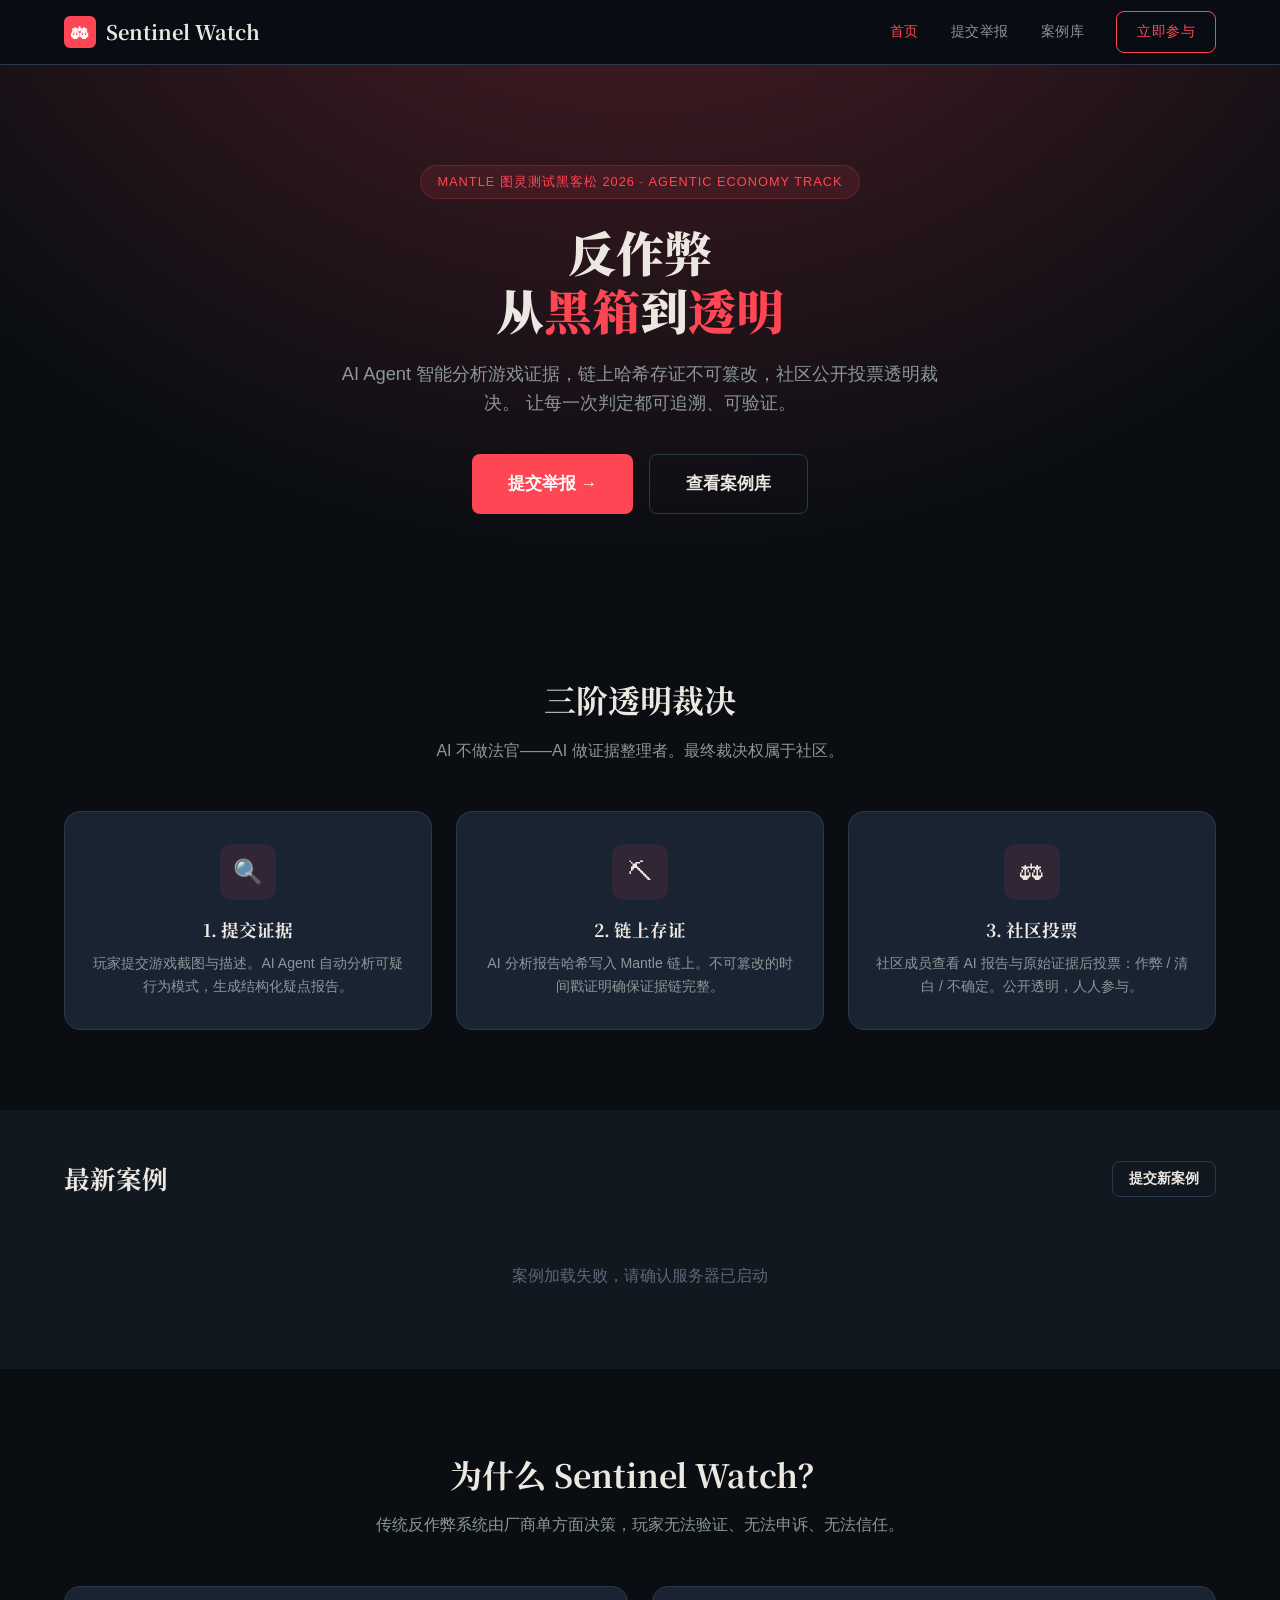
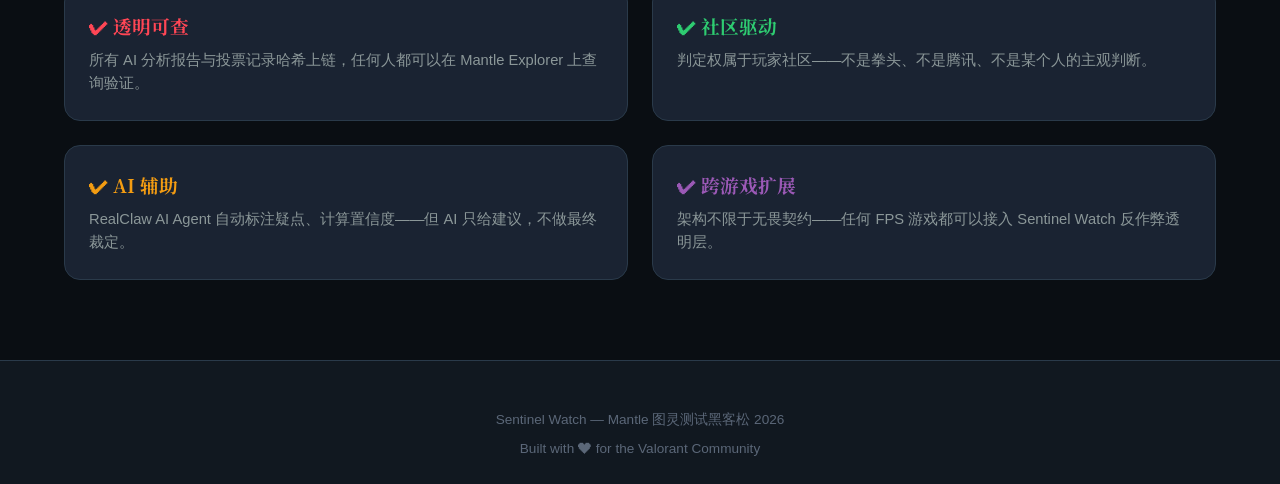
==== index.html @ 275cfdc2 "Sentinel Watch MVP — AI链上反作弊透明层" ====
<!DOCTYPE html>
<html lang="zh-CN">
<head>
  <meta charset="UTF-8">
  <meta name="viewport" content="width=device-width, initial-scale=1.0">
  <title>Sentinel Watch — AI × 链上反作弊透明层 | 无畏契约社区</title>
  <meta name="description" content="Sentinel Watch 利用 AI Agent 分析游戏截图、链上存证不可篡改、社区投票透明裁决。让每一次反作弊判定都可追溯、可验证。无畏契约玩家的诚信基础设施。">
  <meta property="og:title" content="Sentinel Watch — AI × 链上反作弊透明层">
  <meta property="og:description" content="AI Agent 证据整理 + 链上哈希存证 + 社区公开投票。反作弊不再黑箱。">
  <meta property="og:type" content="website">
  <meta property="og:url" content="https://sentinel-watch.vercel.app/">
  <link rel="preconnect" href="https://fonts.googleapis.com">
  <link rel="preconnect" href="https://fonts.gstatic.com" crossorigin>
  <link href="https://fonts.googleapis.com/css2?family=Noto+Serif+SC:wght@400;700;900&display=swap" rel="stylesheet">
  <link rel="stylesheet" href="/css/style.css">
</head>
<body>

<!-- ═══════════════════════════════════════════════════
     导航栏
     ═══════════════════════════════════════════════════ -->

<nav class="nav" role="navigation" aria-label="主导航">
  <div class="nav-inner">
    <a href="/" class="nav-logo" aria-label="Sentinel Watch 首页">
      <span class="logo-icon" aria-hidden="true">&#9878;</span>
      Sentinel Watch
    </a>
    <button class="nav-toggle" aria-label="切换菜单" aria-expanded="false">
      <span></span><span></span><span></span>
    </button>
    <div class="nav-links" role="menubar">
      <a href="/" class="active" role="menuitem">首页</a>
      <a href="/report" role="menuitem">提交举报</a>
      <a href="/case?id=case-001" role="menuitem">案例库</a>
      <a href="/report" class="btn-outline" role="menuitem">立即参与</a>
    </div>
  </div>
</nav>

<!-- ═══════════════════════════════════════════════════
     Hero 区域
     ═══════════════════════════════════════════════════ -->

<section class="hero">
  <div class="container">
    <div class="hero-badge">Mantle 图灵测试黑客松 2026 · Agentic Economy Track</div>
    <h1>
      反作弊<br>
      从<span class="accent">黑箱</span>到<span class="accent">透明</span>
    </h1>
    <p class="hero-subtitle">
      AI Agent 智能分析游戏证据，链上哈希存证不可篡改，社区公开投票透明裁决。
      让每一次判定都可追溯、可验证。
    </p>
    <div class="hero-actions">
      <a href="/report" class="btn btn-primary btn-lg">提交举报 →</a>
      <a href="/case?id=case-001" class="btn btn-outline btn-lg">查看案例库</a>
    </div>
  </div>
</section>

<!-- ═══════════════════════════════════════════════════
     工作原理
     ═══════════════════════════════════════════════════ -->

<section class="section">
  <div class="container">
    <div style="text-align:center;margin-bottom:48px;">
      <h2 style="font-family:var(--font-heading);font-size:2rem;margin-bottom:12px;">三阶透明裁决</h2>
      <p style="color:var(--color-text-secondary);max-width:560px;margin:0 auto;">AI 不做法官——AI 做证据整理者。最终裁决权属于社区。</p>
    </div>

    <div class="grid-3">
      <!-- Step 1 -->
      <div class="card feature-card reveal">
        <div class="feature-icon" aria-hidden="true">&#128269;</div>
        <h3>1. 提交证据</h3>
        <p>玩家提交游戏截图与描述。AI Agent 自动分析可疑行为模式，生成结构化疑点报告。</p>
      </div>

      <!-- Step 2 -->
      <div class="card feature-card reveal">
        <div class="feature-icon" aria-hidden="true">&#9935;</div>
        <h3>2. 链上存证</h3>
        <p>AI 分析报告哈希写入 Mantle 链上。不可篡改的时间戳证明确保证据链完整。</p>
      </div>

      <!-- Step 3 -->
      <div class="card feature-card reveal">
        <div class="feature-icon" aria-hidden="true">&#9878;</div>
        <h3>3. 社区投票</h3>
        <p>社区成员查看 AI 报告与原始证据后投票：作弊 / 清白 / 不确定。公开透明，人人参与。</p>
      </div>
    </div>
  </div>
</section>

<!-- ═══════════════════════════════════════════════════
     最新案例
     ═══════════════════════════════════════════════════ -->

<section class="section-sm" style="background:var(--color-bg-elevated);">
  <div class="container">
    <div style="display:flex;justify-content:space-between;align-items:center;margin-bottom:32px;">
      <h2 style="font-family:var(--font-heading);font-size:1.6rem;">最新案例</h2>
      <a href="/report" class="btn btn-outline btn-sm">提交新案例</a>
    </div>
    <div class="case-list" id="caseList">
      <!-- JS 动态渲染 -->
    </div>
  </div>
</section>

<!-- ═══════════════════════════════════════════════════
     为什么选我们
     ═══════════════════════════════════════════════════ -->

<section class="section">
  <div class="container">
    <div style="text-align:center;margin-bottom:48px;">
      <h2 style="font-family:var(--font-heading);font-size:2rem;margin-bottom:12px;">为什么 Sentinel Watch？</h2>
      <p style="color:var(--color-text-secondary);max-width:560px;margin:0 auto;">传统反作弊系统由厂商单方面决策，玩家无法验证、无法申诉、无法信任。</p>
    </div>

    <div class="grid-2">
      <div class="card reveal">
        <h3 style="font-family:var(--font-heading);color:var(--color-primary);margin-bottom:8px;">&#10004; 透明可查</h3>
        <p style="color:var(--color-text-secondary);font-size:0.92rem;">所有 AI 分析报告与投票记录哈希上链，任何人都可以在 Mantle Explorer 上查询验证。</p>
      </div>
      <div class="card reveal">
        <h3 style="font-family:var(--font-heading);color:var(--color-success);margin-bottom:8px;">&#10004; 社区驱动</h3>
        <p style="color:var(--color-text-secondary);font-size:0.92rem;">判定权属于玩家社区——不是拳头、不是腾讯、不是某个人的主观判断。</p>
      </div>
      <div class="card reveal">
        <h3 style="font-family:var(--font-heading);color:var(--color-warning);margin-bottom:8px;">&#10004; AI 辅助</h3>
        <p style="color:var(--color-text-secondary);font-size:0.92rem;">RealClaw AI Agent 自动标注疑点、计算置信度——但 AI 只给建议，不做最终裁定。</p>
      </div>
      <div class="card reveal">
        <h3 style="font-family:var(--font-heading);color:#9B59B6;margin-bottom:8px;">&#10004; 跨游戏扩展</h3>
        <p style="color:var(--color-text-secondary);font-size:0.92rem;">架构不限于无畏契约——任何 FPS 游戏都可以接入 Sentinel Watch 反作弊透明层。</p>
      </div>
    </div>
  </div>
</section>

<!-- ═══════════════════════════════════════════════════
     页脚
     ═══════════════════════════════════════════════════ -->

<footer class="footer">
  <div class="container">
    <p>Sentinel Watch — Mantle 图灵测试黑客松 2026</p>
    <p style="margin-top:8px;">Built with &#10084; for the Valorant Community</p>
  </div>
</footer>

<script src="/js/main.js"></script>
</body>
</html>
---- css/style.css ----
/* ============================================================
   Sentinel Watch — Valorant 反作弊透明层
   配色：Valorant 暗黑主题
   ============================================================ */

:root {
  /* 主色调 — Valorant Red */
  --color-primary: #FF4655;
  --color-primary-dark: #D93645;
  --color-primary-glow: rgba(255, 70, 85, 0.3);

  /* 背景层次 */
  --color-bg: #0A0E13;
  --color-bg-elevated: #111820;
  --color-card: #1A2332;
  --color-card-hover: #1F2A3C;

  /* 文字 */
  --color-text: #ECE8E1;
  --color-text-secondary: #8B9798;
  --color-text-muted: #5B6778;

  /* 边框 & 分割 */
  --color-border: #2A3A4A;
  --color-border-light: #3A4A5A;

  /* 语义色 */
  --color-success: #2ECC71;
  --color-warning: #F39C12;
  --color-danger: #E74C3C;

  /* 动效 */
  --transition: cubic-bezier(0.25, 0.46, 0.45, 0.94);
  --radius: 8px;
  --radius-lg: 16px;

  /* 字体 */
  --font-heading: 'Noto Serif SC', 'Noto Serif', serif;
  --font-body: -apple-system, BlinkMacSystemFont, 'PingFang SC', 'Microsoft YaHei', sans-serif;
  --font-mono: 'JetBrains Mono', 'Fira Code', 'Courier New', monospace;
}

/* ============================================================
   全局重置
   ============================================================ */

*,
*::before,
*::after {
  box-sizing: border-box;
  margin: 0;
  padding: 0;
}

html {
  font-size: 16px;
  scroll-behavior: smooth;
  -webkit-font-smoothing: antialiased;
  -moz-osx-font-smoothing: grayscale;
}

body {
  font-family: var(--font-body);
  background: var(--color-bg);
  color: var(--color-text);
  line-height: 1.6;
  min-height: 100vh;
}

a {
  color: var(--color-primary);
  text-decoration: none;
  transition: color 0.3s var(--transition);
}

a:hover {
  color: var(--color-primary-dark);
}

img {
  max-width: 100%;
  display: block;
}

ul, ol {
  list-style: none;
}

/* ============================================================
   焦点环（a11y）
   ============================================================ */

:focus-visible {
  outline: 2px solid var(--color-primary);
  outline-offset: 2px;
}

/* ============================================================
   导航栏 — 磨砂玻璃
   ============================================================ */

.nav {
  position: sticky;
  top: 0;
  z-index: 100;
  background: rgba(10, 14, 19, 0.85);
  backdrop-filter: blur(20px) saturate(180%);
  -webkit-backdrop-filter: blur(20px) saturate(180%);
  border-bottom: 1px solid var(--color-border);
}

.nav-inner {
  max-width: 1200px;
  margin: 0 auto;
  padding: 0 24px;
  display: flex;
  align-items: center;
  justify-content: space-between;
  height: 64px;
}

.nav-logo {
  display: flex;
  align-items: center;
  gap: 10px;
  font-family: var(--font-heading);
  font-size: 1.25rem;
  font-weight: 700;
  color: var(--color-text);
}

.nav-logo .logo-icon {
  width: 32px;
  height: 32px;
  background: var(--color-primary);
  border-radius: 6px;
  display: flex;
  align-items: center;
  justify-content: center;
  font-size: 1.1rem;
  color: #fff;
}

.nav-links {
  display: flex;
  align-items: center;
  gap: 32px;
}

.nav-links a {
  color: var(--color-text-secondary);
  font-size: 0.9rem;
  font-weight: 500;
  letter-spacing: 0.5px;
  transition: color 0.3s var(--transition);
}

.nav-links a:hover,
.nav-links a.active {
  color: var(--color-primary);
}

.nav-links .btn-outline {
  padding: 8px 20px;
  border: 1px solid var(--color-primary);
  border-radius: var(--radius);
  color: var(--color-primary) !important;
  transition: all 0.3s var(--transition);
}

.nav-links .btn-outline:hover {
  background: var(--color-primary);
  color: #fff !important;
}

/* 移动端汉堡菜单 */
.nav-toggle {
  display: none;
  flex-direction: column;
  gap: 5px;
  cursor: pointer;
  background: none;
  border: none;
  padding: 4px;
}

.nav-toggle span {
  display: block;
  width: 24px;
  height: 2px;
  background: var(--color-text);
  transition: all 0.3s var(--transition);
}

/* ============================================================
   页面容器
   ============================================================ */

.container {
  max-width: 1200px;
  margin: 0 auto;
  padding: 0 24px;
}

.section {
  padding: 80px 0;
}

.section-sm {
  padding: 48px 0;
}

/* ============================================================
   Hero 区域
   ============================================================ */

.hero {
  position: relative;
  padding: 100px 0 80px;
  text-align: center;
  overflow: hidden;
}

.hero::before {
  content: '';
  position: absolute;
  top: -50%;
  left: -50%;
  width: 200%;
  height: 200%;
  background: radial-gradient(ellipse at 50% 0%, var(--color-primary-glow) 0%, transparent 50%);
  pointer-events: none;
}

.hero-badge {
  display: inline-block;
  padding: 6px 16px;
  background: rgba(255, 70, 85, 0.1);
  border: 1px solid rgba(255, 70, 85, 0.2);
  border-radius: 20px;
  font-size: 0.8rem;
  color: var(--color-primary);
  letter-spacing: 1px;
  text-transform: uppercase;
  margin-bottom: 24px;
}

.hero h1 {
  font-family: var(--font-heading);
  font-size: 3rem;
  font-weight: 900;
  line-height: 1.2;
  margin-bottom: 20px;
  position: relative;
  z-index: 1;
}

.hero h1 .accent {
  color: var(--color-primary);
}

.hero-subtitle {
  font-size: 1.15rem;
  color: var(--color-text-secondary);
  max-width: 600px;
  margin: 0 auto 36px;
  position: relative;
  z-index: 1;
}

.hero-actions {
  display: flex;
  gap: 16px;
  justify-content: center;
  flex-wrap: wrap;
  position: relative;
  z-index: 1;
}

/* ============================================================
   按钮
   ============================================================ */

.btn {
  display: inline-flex;
  align-items: center;
  justify-content: center;
  gap: 8px;
  padding: 12px 28px;
  border: none;
  border-radius: var(--radius);
  font-family: var(--font-body);
  font-size: 0.95rem;
  font-weight: 600;
  cursor: pointer;
  transition: all 0.3s var(--transition);
  text-decoration: none;
}

.btn-primary {
  background: var(--color-primary);
  color: #fff;
}

.btn-primary:hover {
  background: #FF5E6B;
  transform: translateY(-2px);
  box-shadow: 0 8px 24px var(--color-primary-glow);
}

.btn-outline {
  background: transparent;
  color: var(--color-text);
  border: 1px solid var(--color-border);
}

.btn-outline:hover {
  border-color: var(--color-primary);
  color: var(--color-primary);
  transform: translateY(-2px);
}

.btn-sm {
  padding: 6px 16px;
  font-size: 0.85rem;
}

.btn-lg {
  padding: 16px 36px;
  font-size: 1.05rem;
}

.btn-success {
  background: var(--color-success);
  color: #fff;
}

.btn-danger {
  background: var(--color-danger);
  color: #fff;
}

.btn:disabled {
  opacity: 0.5;
  cursor: not-allowed;
  transform: none !important;
}

/* ============================================================
   卡片
   ============================================================ */

.card {
  background: var(--color-card);
  border: 1px solid var(--color-border);
  border-radius: var(--radius-lg);
  padding: 24px;
  transition: all 0.3s var(--transition);
}

.card:hover {
  background: var(--color-card-hover);
  border-color: var(--color-border-light);
  transform: translateY(-6px);
  box-shadow: 0 16px 48px rgba(0, 0, 0, 0.4);
}

.card-header {
  display: flex;
  align-items: center;
  justify-content: space-between;
  margin-bottom: 16px;
  padding-bottom: 12px;
  border-bottom: 1px solid var(--color-border);
}

.card-title {
  font-family: var(--font-heading);
  font-size: 1.1rem;
  font-weight: 700;
}

/* ============================================================
   网格
   ============================================================ */

.grid-2 {
  display: grid;
  grid-template-columns: repeat(2, 1fr);
  gap: 24px;
}

.grid-3 {
  display: grid;
  grid-template-columns: repeat(3, 1fr);
  gap: 24px;
}

.grid-4 {
  display: grid;
  grid-template-columns: repeat(4, 1fr);
  gap: 24px;
}

/* ============================================================
   表单
   ============================================================ */

.form-group {
  margin-bottom: 20px;
}

.form-label {
  display: block;
  font-size: 0.9rem;
  font-weight: 600;
  color: var(--color-text-secondary);
  margin-bottom: 8px;
}

.form-input,
.form-textarea,
.form-select {
  width: 100%;
  padding: 12px 16px;
  background: var(--color-bg-elevated);
  border: 1px solid var(--color-border);
  border-radius: var(--radius);
  color: var(--color-text);
  font-family: var(--font-body);
  font-size: 0.95rem;
  transition: border-color 0.3s var(--transition);
}

.form-input:focus,
.form-textarea:focus,
.form-select:focus {
  border-color: var(--color-primary);
  outline: none;
  box-shadow: 0 0 0 3px var(--color-primary-glow);
}

.form-textarea {
  min-height: 120px;
  resize: vertical;
}

.form-input::placeholder,
.form-textarea::placeholder {
  color: var(--color-text-muted);
}

.form-hint {
  font-size: 0.8rem;
  color: var(--color-text-muted);
  margin-top: 6px;
}

/* ============================================================
   文件上传区域
   ============================================================ */

.upload-zone {
  border: 2px dashed var(--color-border);
  border-radius: var(--radius-lg);
  padding: 48px 24px;
  text-align: center;
  cursor: pointer;
  transition: all 0.3s var(--transition);
  background: var(--color-bg-elevated);
}

.upload-zone:hover,
.upload-zone.drag-over {
  border-color: var(--color-primary);
  background: rgba(255, 70, 85, 0.05);
}

.upload-zone .upload-icon {
  font-size: 2.5rem;
  margin-bottom: 12px;
}

.upload-zone .upload-text {
  font-size: 0.95rem;
  color: var(--color-text-secondary);
}

.upload-zone .upload-text span {
  color: var(--color-primary);
  font-weight: 600;
}

.upload-preview {
  display: flex;
  flex-wrap: wrap;
  gap: 12px;
  margin-top: 16px;
}

.upload-preview-item {
  position: relative;
  width: 120px;
  height: 80px;
  border-radius: var(--radius);
  overflow: hidden;
  border: 1px solid var(--color-border);
}

.upload-preview-item img {
  width: 100%;
  height: 100%;
  object-fit: cover;
}

.upload-preview-item .remove-btn {
  position: absolute;
  top: 4px;
  right: 4px;
  width: 20px;
  height: 20px;
  background: rgba(0,0,0,0.7);
  border: none;
  border-radius: 50%;
  color: #fff;
  font-size: 0.7rem;
  cursor: pointer;
  display: flex;
  align-items: center;
  justify-content: center;
}

/* ============================================================
   徽章 & 标签
   ============================================================ */

.badge {
  display: inline-flex;
  align-items: center;
  gap: 6px;
  padding: 4px 12px;
  border-radius: 20px;
  font-size: 0.78rem;
  font-weight: 600;
}

.badge-red {
  background: rgba(255, 70, 85, 0.15);
  color: var(--color-primary);
}

.badge-green {
  background: rgba(46, 204, 113, 0.15);
  color: var(--color-success);
}

.badge-yellow {
  background: rgba(243, 156, 18, 0.15);
  color: var(--color-warning);
}

.badge-gray {
  background: rgba(139, 151, 152, 0.15);
  color: var(--color-text-secondary);
}

/* ============================================================
   案例列表
   ============================================================ */

.case-list {
  display: flex;
  flex-direction: column;
  gap: 16px;
}

.case-item {
  display: flex;
  align-items: center;
  gap: 16px;
  background: var(--color-card);
  border: 1px solid var(--color-border);
  border-radius: var(--radius-lg);
  padding: 20px 24px;
  transition: all 0.3s var(--transition);
  cursor: pointer;
}

.case-item:hover {
  background: var(--color-card-hover);
  border-color: var(--color-border-light);
  transform: translateX(4px);
}

.case-thumb {
  width: 80px;
  height: 60px;
  border-radius: var(--radius);
  background: var(--color-bg-elevated);
  display: flex;
  align-items: center;
  justify-content: center;
  font-size: 1.5rem;
  flex-shrink: 0;
}

.case-info {
  flex: 1;
  min-width: 0;
}

.case-info h3 {
  font-size: 0.95rem;
  font-weight: 600;
  margin-bottom: 4px;
}

.case-info p {
  font-size: 0.82rem;
  color: var(--color-text-secondary);
  white-space: nowrap;
  overflow: hidden;
  text-overflow: ellipsis;
}

.case-meta {
  display: flex;
  align-items: center;
  gap: 16px;
  flex-shrink: 0;
  font-size: 0.82rem;
  color: var(--color-text-muted);
}

/* ============================================================
   投票区域
   ============================================================ */

.vote-section {
  background: var(--color-card);
  border: 1px solid var(--color-border);
  border-radius: var(--radius-lg);
  padding: 24px;
}

.vote-header {
  margin-bottom: 16px;
  font-family: var(--font-heading);
  font-size: 1.1rem;
  font-weight: 700;
}

.vote-buttons {
  display: flex;
  gap: 12px;
  margin-bottom: 16px;
}

.vote-btn {
  flex: 1;
  padding: 12px;
  border: 1px solid var(--color-border);
  border-radius: var(--radius);
  background: transparent;
  color: var(--color-text);
  font-family: var(--font-body);
  font-size: 0.9rem;
  font-weight: 600;
  cursor: pointer;
  transition: all 0.3s var(--transition);
}

.vote-btn:hover {
  border-color: var(--color-primary);
  color: var(--color-primary);
}

.vote-btn.active {
  background: rgba(255, 70, 85, 0.15);
  border-color: var(--color-primary);
  color: var(--color-primary);
}

.vote-result {
  display: flex;
  gap: 12px;
}

.vote-bar-wrap {
  flex: 1;
}

.vote-bar-label {
  display: flex;
  justify-content: space-between;
  font-size: 0.82rem;
  margin-bottom: 6px;
  color: var(--color-text-secondary);
}

.vote-bar {
  height: 8px;
  background: var(--color-bg-elevated);
  border-radius: 4px;
  overflow: hidden;
}

.vote-bar-fill {
  height: 100%;
  border-radius: 4px;
  transition: width 0.6s var(--transition);
}

.vote-bar-fill.cheat {
  background: var(--color-danger);
}

.vote-bar-fill.clean {
  background: var(--color-success);
}

.vote-bar-fill.uncertain {
  background: var(--color-warning);
}

/* ============================================================
   AI 分析面板
   ============================================================ */

.analysis-panel {
  background: var(--color-card);
  border: 1px solid var(--color-border);
  border-radius: var(--radius-lg);
  overflow: hidden;
}

.analysis-header {
  display: flex;
  align-items: center;
  gap: 10px;
  padding: 16px 24px;
  background: var(--color-bg-elevated);
  border-bottom: 1px solid var(--color-border);
  font-weight: 700;
}

.analysis-header .ai-icon {
  width: 24px;
  height: 24px;
  background: linear-gradient(135deg, var(--color-primary), #FF6B7A);
  border-radius: 6px;
  display: flex;
  align-items: center;
  justify-content: center;
  font-size: 0.75rem;
  color: #fff;
}

.analysis-body {
  padding: 24px;
}

.analysis-confidence {
  display: flex;
  align-items: center;
  gap: 12px;
  margin-bottom: 20px;
  padding: 12px 16px;
  background: var(--color-bg-elevated);
  border-radius: var(--radius);
}

.confidence-meter {
  flex: 1;
  height: 6px;
  background: var(--color-bg);
  border-radius: 3px;
  overflow: hidden;
}

.confidence-meter-fill {
  height: 100%;
  border-radius: 3px;
  transition: width 0.8s var(--transition);
}

.analysis-timeline {
  position: relative;
  padding-left: 20px;
  border-left: 2px solid var(--color-border);
}

.analysis-event {
  position: relative;
  padding-bottom: 20px;
  padding-left: 20px;
}

.analysis-event::before {
  content: '';
  position: absolute;
  left: -27px;
  top: 4px;
  width: 12px;
  height: 12px;
  border-radius: 50%;
  background: var(--color-border);
  border: 2px solid var(--color-card);
}

.analysis-event.suspicious::before {
  background: var(--color-danger);
}

.analysis-event.normal::before {
  background: var(--color-success);
}

.analysis-event .event-time {
  font-size: 0.78rem;
  color: var(--color-text-muted);
  font-family: var(--font-mono);
}

.analysis-event .event-desc {
  font-size: 0.88rem;
  margin-top: 4px;
  color: var(--color-text);
}

/* ============================================================
   特性卡片
   ============================================================ */

.feature-card {
  text-align: center;
  padding: 32px 24px;
}

.feature-card .feature-icon {
  width: 56px;
  height: 56px;
  margin: 0 auto 16px;
  background: rgba(255, 70, 85, 0.1);
  border-radius: 12px;
  display: flex;
  align-items: center;
  justify-content: center;
  font-size: 1.5rem;
}

.feature-card h3 {
  font-family: var(--font-heading);
  font-size: 1.1rem;
  margin-bottom: 8px;
}

.feature-card p {
  font-size: 0.88rem;
  color: var(--color-text-secondary);
  line-height: 1.6;
}

/* ============================================================
   状态指示器
   ============================================================ */

.status-dot {
  display: inline-block;
  width: 8px;
  height: 8px;
  border-radius: 50%;
  margin-right: 6px;
}

.status-dot.online { background: var(--color-success); }
.status-dot.pending { background: var(--color-warning); }
.status-dot.closed { background: var(--color-text-muted); }

/* ============================================================
   页脚
   ============================================================ */

.footer {
  background: var(--color-bg-elevated);
  border-top: 1px solid var(--color-border);
  padding: 48px 0 24px;
  text-align: center;
}

.footer p {
  font-size: 0.85rem;
  color: var(--color-text-muted);
}

/* ============================================================
   Toast 提示
   ============================================================ */

.toast {
  position: fixed;
  top: 80px;
  right: 24px;
  z-index: 1000;
  padding: 14px 24px;
  border-radius: var(--radius);
  font-size: 0.9rem;
  font-weight: 500;
  opacity: 0;
  transform: translateX(20px);
  transition: all 0.4s var(--transition);
  pointer-events: none;
}

.toast.show {
  opacity: 1;
  transform: translateX(0);
}

.toast-success {
  background: rgba(46, 204, 113, 0.9);
  color: #fff;
}

.toast-error {
  background: rgba(231, 76, 60, 0.9);
  color: #fff;
}

.toast-info {
  background: rgba(52, 152, 219, 0.9);
  color: #fff;
}

/* ============================================================
   加载动画
   ============================================================ */

.loading-spinner {
  display: inline-block;
  width: 20px;
  height: 20px;
  border: 2px solid var(--color-border);
  border-top-color: var(--color-primary);
  border-radius: 50%;
  animation: spin 0.8s linear infinite;
}

@keyframes spin {
  to { transform: rotate(360deg); }
}

.loading-overlay {
  position: fixed;
  inset: 0;
  background: rgba(10, 14, 19, 0.8);
  display: flex;
  align-items: center;
  justify-content: center;
  z-index: 999;
}

/* ============================================================
   渐进显示动画
   ============================================================ */

.reveal {
  opacity: 0;
  transform: translateY(30px);
  transition: all 0.8s var(--transition);
}

.reveal.visible {
  opacity: 1;
  transform: translateY(0);
}

/* ============================================================
   响应式
   ============================================================ */

@media (max-width: 1024px) {
  .grid-3 { grid-template-columns: repeat(2, 1fr); }
  .grid-4 { grid-template-columns: repeat(2, 1fr); }

  .hero h1 { font-size: 2.4rem; }
}

@media (max-width: 768px) {
  .grid-2,
  .grid-3,
  .grid-4 { grid-template-columns: 1fr; }

  .nav-links {
    display: none;
    position: absolute;
    top: 64px;
    left: 0;
    right: 0;
    flex-direction: column;
    background: var(--color-bg-elevated);
    border-bottom: 1px solid var(--color-border);
    padding: 16px 24px;
    gap: 16px;
  }

  .nav-links.open {
    display: flex;
  }

  .nav-toggle {
    display: flex;
  }

  .hero {
    padding: 60px 0 48px;
  }

  .hero h1 {
    font-size: 1.8rem;
  }

  .hero-subtitle {
    font-size: 0.95rem;
  }

  .section {
    padding: 48px 0;
  }

  .case-item {
    flex-direction: column;
    align-items: flex-start;
  }

  .vote-buttons {
    flex-direction: column;
  }
}
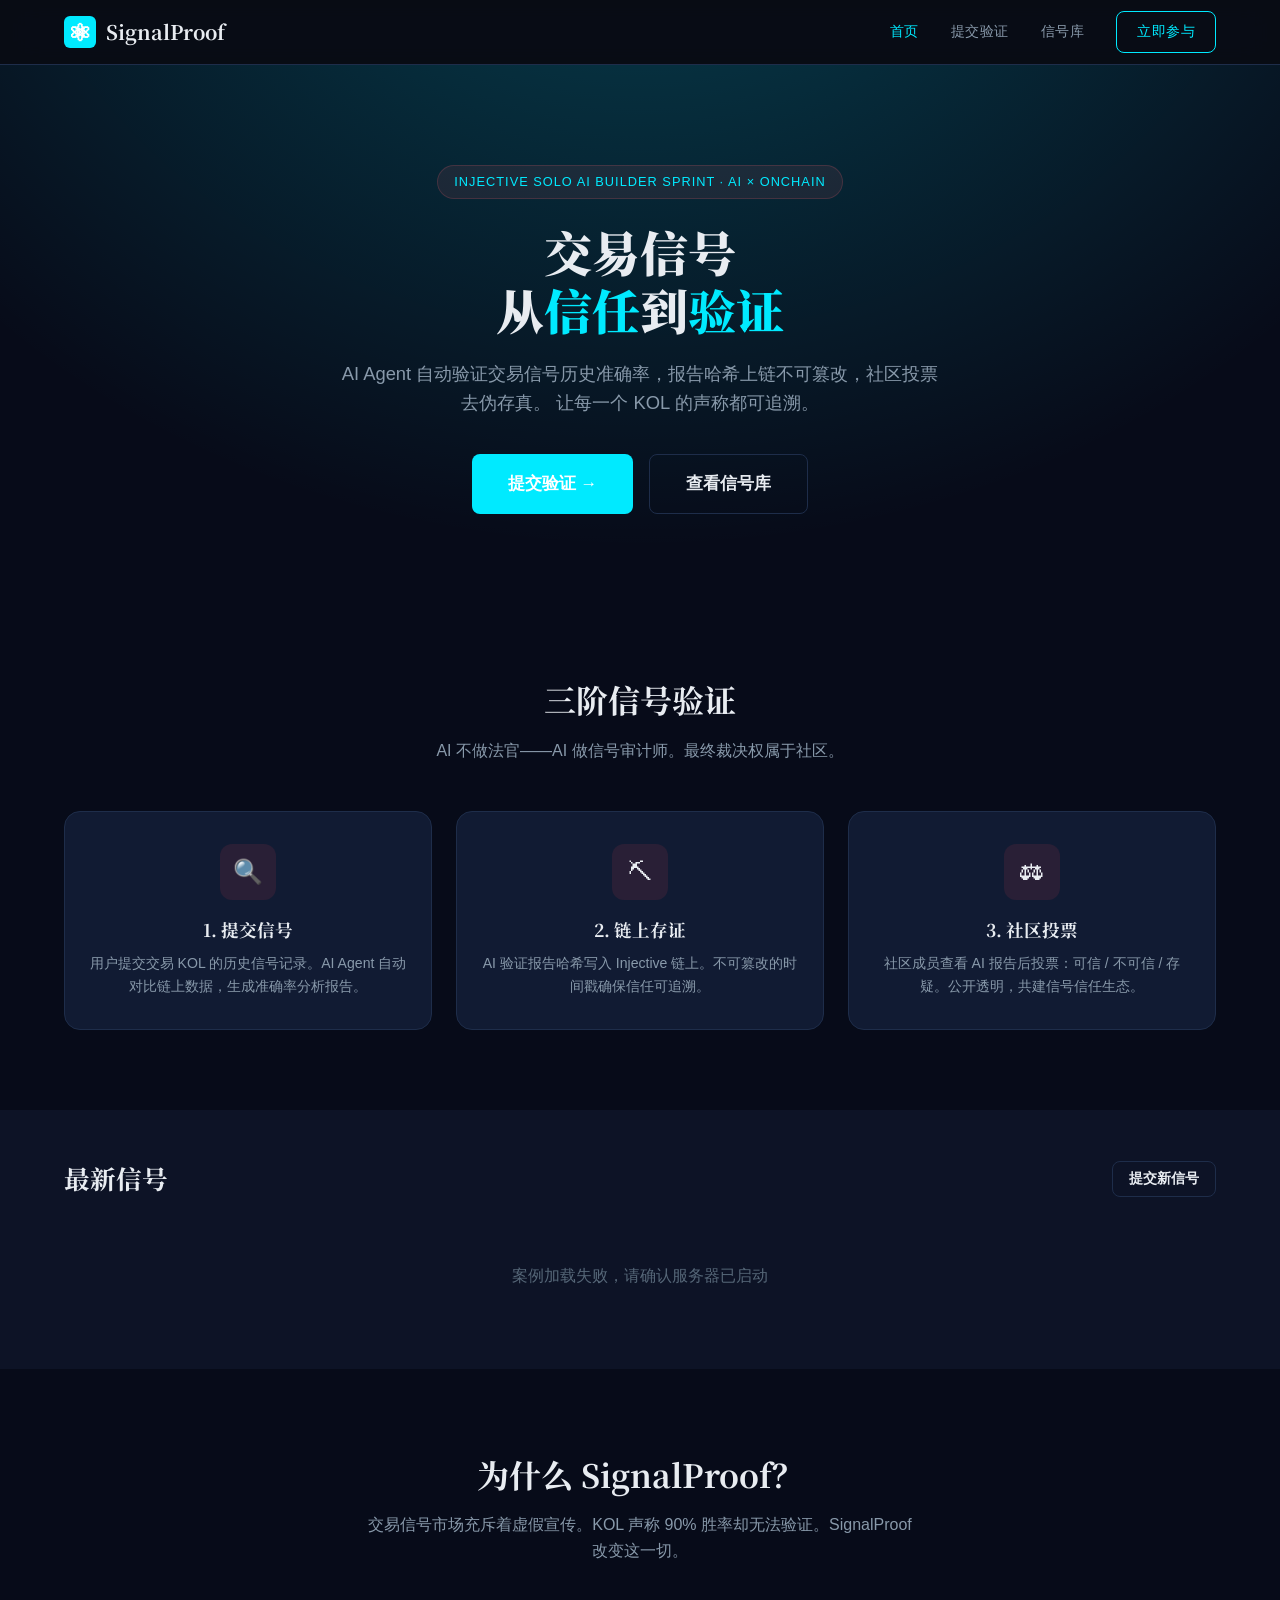
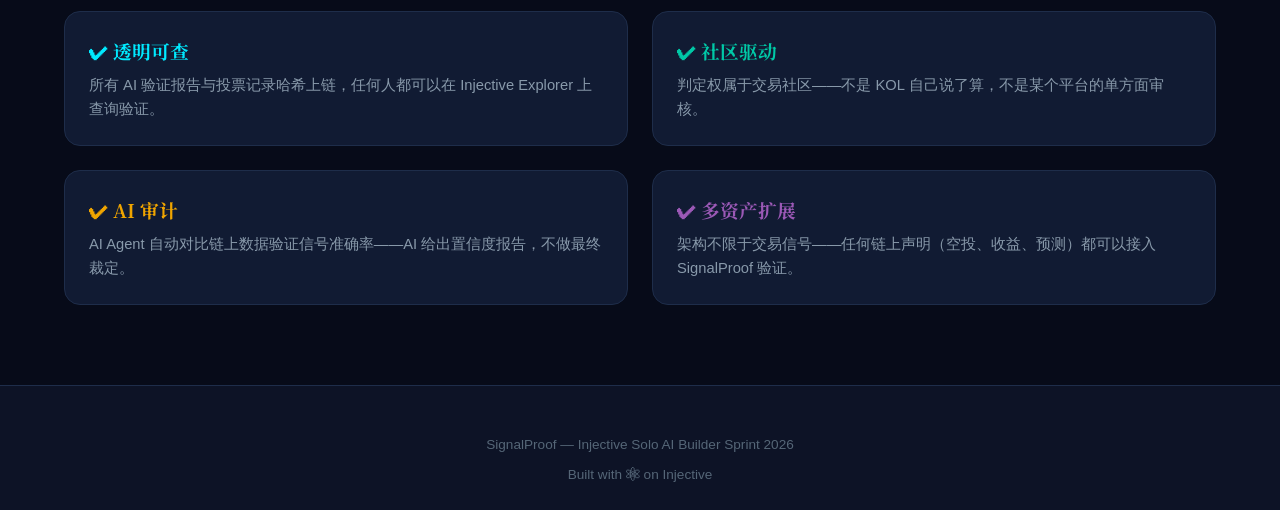
==== commit f2660e58: "SignalProof MVP — AI交易信号透明层 on Injective" ====
--- a/index.html
+++ b/index.html
@@ -3,12 +3,12 @@
 <head>
   <meta charset="UTF-8">
   <meta name="viewport" content="width=device-width, initial-scale=1.0">
-  <title>Sentinel Watch — AI × 链上反作弊透明层 | 无畏契约社区</title>
-  <meta name="description" content="Sentinel Watch 利用 AI Agent 分析游戏截图、链上存证不可篡改、社区投票透明裁决。让每一次反作弊判定都可追溯、可验证。无畏契约玩家的诚信基础设施。">
-  <meta property="og:title" content="Sentinel Watch — AI × 链上反作弊透明层">
-  <meta property="og:description" content="AI Agent 证据整理 + 链上哈希存证 + 社区公开投票。反作弊不再黑箱。">
+  <title>SignalProof — AI 交易信号透明层 | Injective 生态</title>
+  <meta name="description" content="SignalProof 利用 AI Agent 验证交易信号准确率、链上存证不可篡改、社区投票去伪存真。让每一个交易 KOL 的声称都可追溯、可验证。Injective 生态的信任基础设施。">
+  <meta property="og:title" content="SignalProof — AI 交易信号透明层">
+  <meta property="og:description" content="AI Agent 验证信号准确率 + 链上哈希存证 + 社区公开投票。交易信号不再黑箱。">
   <meta property="og:type" content="website">
-  <meta property="og:url" content="https://sentinel-watch.vercel.app/">
+  <meta property="og:url" content="https://signalproof.vercel.app/">
   <link rel="preconnect" href="https://fonts.googleapis.com">
   <link rel="preconnect" href="https://fonts.gstatic.com" crossorigin>
   <link href="https://fonts.googleapis.com/css2?family=Noto+Serif+SC:wght@400;700;900&display=swap" rel="stylesheet">
@@ -22,17 +22,17 @@
 
 <nav class="nav" role="navigation" aria-label="主导航">
   <div class="nav-inner">
-    <a href="/" class="nav-logo" aria-label="Sentinel Watch 首页">
-      <span class="logo-icon" aria-hidden="true">&#9878;</span>
-      Sentinel Watch
+    <a href="/" class="nav-logo" aria-label="SignalProof 首页">
+      <span class="logo-icon" aria-hidden="true">&#9883;</span>
+      SignalProof
     </a>
     <button class="nav-toggle" aria-label="切换菜单" aria-expanded="false">
       <span></span><span></span><span></span>
     </button>
     <div class="nav-links" role="menubar">
       <a href="/" class="active" role="menuitem">首页</a>
-      <a href="/report" role="menuitem">提交举报</a>
-      <a href="/case?id=case-001" role="menuitem">案例库</a>
+      <a href="/report" role="menuitem">提交验证</a>
+      <a href="/case?id=case-001" role="menuitem">信号库</a>
       <a href="/report" class="btn-outline" role="menuitem">立即参与</a>
     </div>
   </div>
@@ -44,18 +44,18 @@
 
 <section class="hero">
   <div class="container">
-    <div class="hero-badge">Mantle 图灵测试黑客松 2026 · Agentic Economy Track</div>
+    <div class="hero-badge">Injective Solo AI Builder Sprint · AI × Onchain</div>
     <h1>
-      反作弊<br>
-      从<span class="accent">黑箱</span>到<span class="accent">透明</span>
+      交易信号<br>
+      从<span class="accent">信任</span>到<span class="accent">验证</span>
     </h1>
     <p class="hero-subtitle">
-      AI Agent 智能分析游戏证据，链上哈希存证不可篡改，社区公开投票透明裁决。
-      让每一次判定都可追溯、可验证。
+      AI Agent 自动验证交易信号历史准确率，报告哈希上链不可篡改，社区投票去伪存真。
+      让每一个 KOL 的声称都可追溯。
     </p>
     <div class="hero-actions">
-      <a href="/report" class="btn btn-primary btn-lg">提交举报 →</a>
-      <a href="/case?id=case-001" class="btn btn-outline btn-lg">查看案例库</a>
+      <a href="/report" class="btn btn-primary btn-lg">提交验证 →</a>
+      <a href="/case?id=case-001" class="btn btn-outline btn-lg">查看信号库</a>
     </div>
   </div>
 </section>
@@ -67,30 +67,30 @@
 <section class="section">
   <div class="container">
     <div style="text-align:center;margin-bottom:48px;">
-      <h2 style="font-family:var(--font-heading);font-size:2rem;margin-bottom:12px;">三阶透明裁决</h2>
-      <p style="color:var(--color-text-secondary);max-width:560px;margin:0 auto;">AI 不做法官——AI 做证据整理者。最终裁决权属于社区。</p>
+      <h2 style="font-family:var(--font-heading);font-size:2rem;margin-bottom:12px;">三阶信号验证</h2>
+      <p style="color:var(--color-text-secondary);max-width:560px;margin:0 auto;">AI 不做法官——AI 做信号审计师。最终裁决权属于社区。</p>
     </div>
 
     <div class="grid-3">
       <!-- Step 1 -->
       <div class="card feature-card reveal">
         <div class="feature-icon" aria-hidden="true">&#128269;</div>
-        <h3>1. 提交证据</h3>
-        <p>玩家提交游戏截图与描述。AI Agent 自动分析可疑行为模式，生成结构化疑点报告。</p>
+        <h3>1. 提交信号</h3>
+        <p>用户提交交易 KOL 的历史信号记录。AI Agent 自动对比链上数据，生成准确率分析报告。</p>
       </div>
 
       <!-- Step 2 -->
       <div class="card feature-card reveal">
         <div class="feature-icon" aria-hidden="true">&#9935;</div>
         <h3>2. 链上存证</h3>
-        <p>AI 分析报告哈希写入 Mantle 链上。不可篡改的时间戳证明确保证据链完整。</p>
+        <p>AI 验证报告哈希写入 Injective 链上。不可篡改的时间戳确保信任可追溯。</p>
       </div>
 
       <!-- Step 3 -->
       <div class="card feature-card reveal">
         <div class="feature-icon" aria-hidden="true">&#9878;</div>
         <h3>3. 社区投票</h3>
-        <p>社区成员查看 AI 报告与原始证据后投票：作弊 / 清白 / 不确定。公开透明，人人参与。</p>
+        <p>社区成员查看 AI 报告后投票：可信 / 不可信 / 存疑。公开透明，共建信号信任生态。</p>
       </div>
     </div>
   </div>
@@ -103,8 +103,8 @@
 <section class="section-sm" style="background:var(--color-bg-elevated);">
   <div class="container">
     <div style="display:flex;justify-content:space-between;align-items:center;margin-bottom:32px;">
-      <h2 style="font-family:var(--font-heading);font-size:1.6rem;">最新案例</h2>
-      <a href="/report" class="btn btn-outline btn-sm">提交新案例</a>
+      <h2 style="font-family:var(--font-heading);font-size:1.6rem;">最新信号</h2>
+      <a href="/report" class="btn btn-outline btn-sm">提交新信号</a>
     </div>
     <div class="case-list" id="caseList">
       <!-- JS 动态渲染 -->
@@ -119,26 +119,26 @@
 <section class="section">
   <div class="container">
     <div style="text-align:center;margin-bottom:48px;">
-      <h2 style="font-family:var(--font-heading);font-size:2rem;margin-bottom:12px;">为什么 Sentinel Watch？</h2>
-      <p style="color:var(--color-text-secondary);max-width:560px;margin:0 auto;">传统反作弊系统由厂商单方面决策，玩家无法验证、无法申诉、无法信任。</p>
+      <h2 style="font-family:var(--font-heading);font-size:2rem;margin-bottom:12px;">为什么 SignalProof？</h2>
+      <p style="color:var(--color-text-secondary);max-width:560px;margin:0 auto;">交易信号市场充斥着虚假宣传。KOL 声称 90% 胜率却无法验证。SignalProof 改变这一切。</p>
     </div>
 
     <div class="grid-2">
       <div class="card reveal">
         <h3 style="font-family:var(--font-heading);color:var(--color-primary);margin-bottom:8px;">&#10004; 透明可查</h3>
-        <p style="color:var(--color-text-secondary);font-size:0.92rem;">所有 AI 分析报告与投票记录哈希上链，任何人都可以在 Mantle Explorer 上查询验证。</p>
+        <p style="color:var(--color-text-secondary);font-size:0.92rem;">所有 AI 验证报告与投票记录哈希上链，任何人都可以在 Injective Explorer 上查询验证。</p>
       </div>
       <div class="card reveal">
         <h3 style="font-family:var(--font-heading);color:var(--color-success);margin-bottom:8px;">&#10004; 社区驱动</h3>
-        <p style="color:var(--color-text-secondary);font-size:0.92rem;">判定权属于玩家社区——不是拳头、不是腾讯、不是某个人的主观判断。</p>
+        <p style="color:var(--color-text-secondary);font-size:0.92rem;">判定权属于交易社区——不是 KOL 自己说了算，不是某个平台的单方面审核。</p>
       </div>
       <div class="card reveal">
-        <h3 style="font-family:var(--font-heading);color:var(--color-warning);margin-bottom:8px;">&#10004; AI 辅助</h3>
-        <p style="color:var(--color-text-secondary);font-size:0.92rem;">RealClaw AI Agent 自动标注疑点、计算置信度——但 AI 只给建议，不做最终裁定。</p>
+        <h3 style="font-family:var(--font-heading);color:var(--color-warning);margin-bottom:8px;">&#10004; AI 审计</h3>
+        <p style="color:var(--color-text-secondary);font-size:0.92rem;">AI Agent 自动对比链上数据验证信号准确率——AI 给出置信度报告，不做最终裁定。</p>
       </div>
       <div class="card reveal">
-        <h3 style="font-family:var(--font-heading);color:#9B59B6;margin-bottom:8px;">&#10004; 跨游戏扩展</h3>
-        <p style="color:var(--color-text-secondary);font-size:0.92rem;">架构不限于无畏契约——任何 FPS 游戏都可以接入 Sentinel Watch 反作弊透明层。</p>
+        <h3 style="font-family:var(--font-heading);color:#9B59B6;margin-bottom:8px;">&#10004; 多资产扩展</h3>
+        <p style="color:var(--color-text-secondary);font-size:0.92rem;">架构不限于交易信号——任何链上声明（空投、收益、预测）都可以接入 SignalProof 验证。</p>
       </div>
     </div>
   </div>
@@ -150,8 +150,8 @@
 
 <footer class="footer">
   <div class="container">
-    <p>Sentinel Watch — Mantle 图灵测试黑客松 2026</p>
-    <p style="margin-top:8px;">Built with &#10084; for the Valorant Community</p>
+    <p>SignalProof — Injective Solo AI Builder Sprint 2026</p>
+    <p style="margin-top:8px;">Built with &#9883; on Injective</p>
   </div>
 </footer>
 
--- a/css/style.css
+++ b/css/style.css
@@ -1,33 +1,33 @@
 /* ============================================================
-   Sentinel Watch — Valorant 反作弊透明层
-   配色：Valorant 暗黑主题
+   SignalProof — AI 交易信号透明层
+   配色：Injective 暗蓝主题
    ============================================================ */
 
 :root {
-  /* 主色调 — Valorant Red */
-  --color-primary: #FF4655;
-  --color-primary-dark: #D93645;
-  --color-primary-glow: rgba(255, 70, 85, 0.3);
+  /* 主色调 — Injective Cyan */
+  --color-primary: #00EAFF;
+  --color-primary-dark: #00B4D8;
+  --color-primary-glow: rgba(0, 234, 255, 0.25);
 
   /* 背景层次 */
-  --color-bg: #0A0E13;
-  --color-bg-elevated: #111820;
-  --color-card: #1A2332;
-  --color-card-hover: #1F2A3C;
+  --color-bg: #070B19;
+  --color-bg-elevated: #0D1326;
+  --color-card: #111B33;
+  --color-card-hover: #162040;
 
   /* 文字 */
-  --color-text: #ECE8E1;
-  --color-text-secondary: #8B9798;
-  --color-text-muted: #5B6778;
+  --color-text: #E8ECF1;
+  --color-text-secondary: #8899AA;
+  --color-text-muted: #556677;
 
   /* 边框 & 分割 */
-  --color-border: #2A3A4A;
-  --color-border-light: #3A4A5A;
+  --color-border: #1E2D4A;
+  --color-border-light: #2A3D5E;
 
   /* 语义色 */
-  --color-success: #2ECC71;
-  --color-warning: #F39C12;
-  --color-danger: #E74C3C;
+  --color-success: #00C9A7;
+  --color-warning: #F0A500;
+  --color-danger: #FF4D6A;
 
   /* 动效 */
   --transition: cubic-bezier(0.25, 0.46, 0.45, 0.94);
